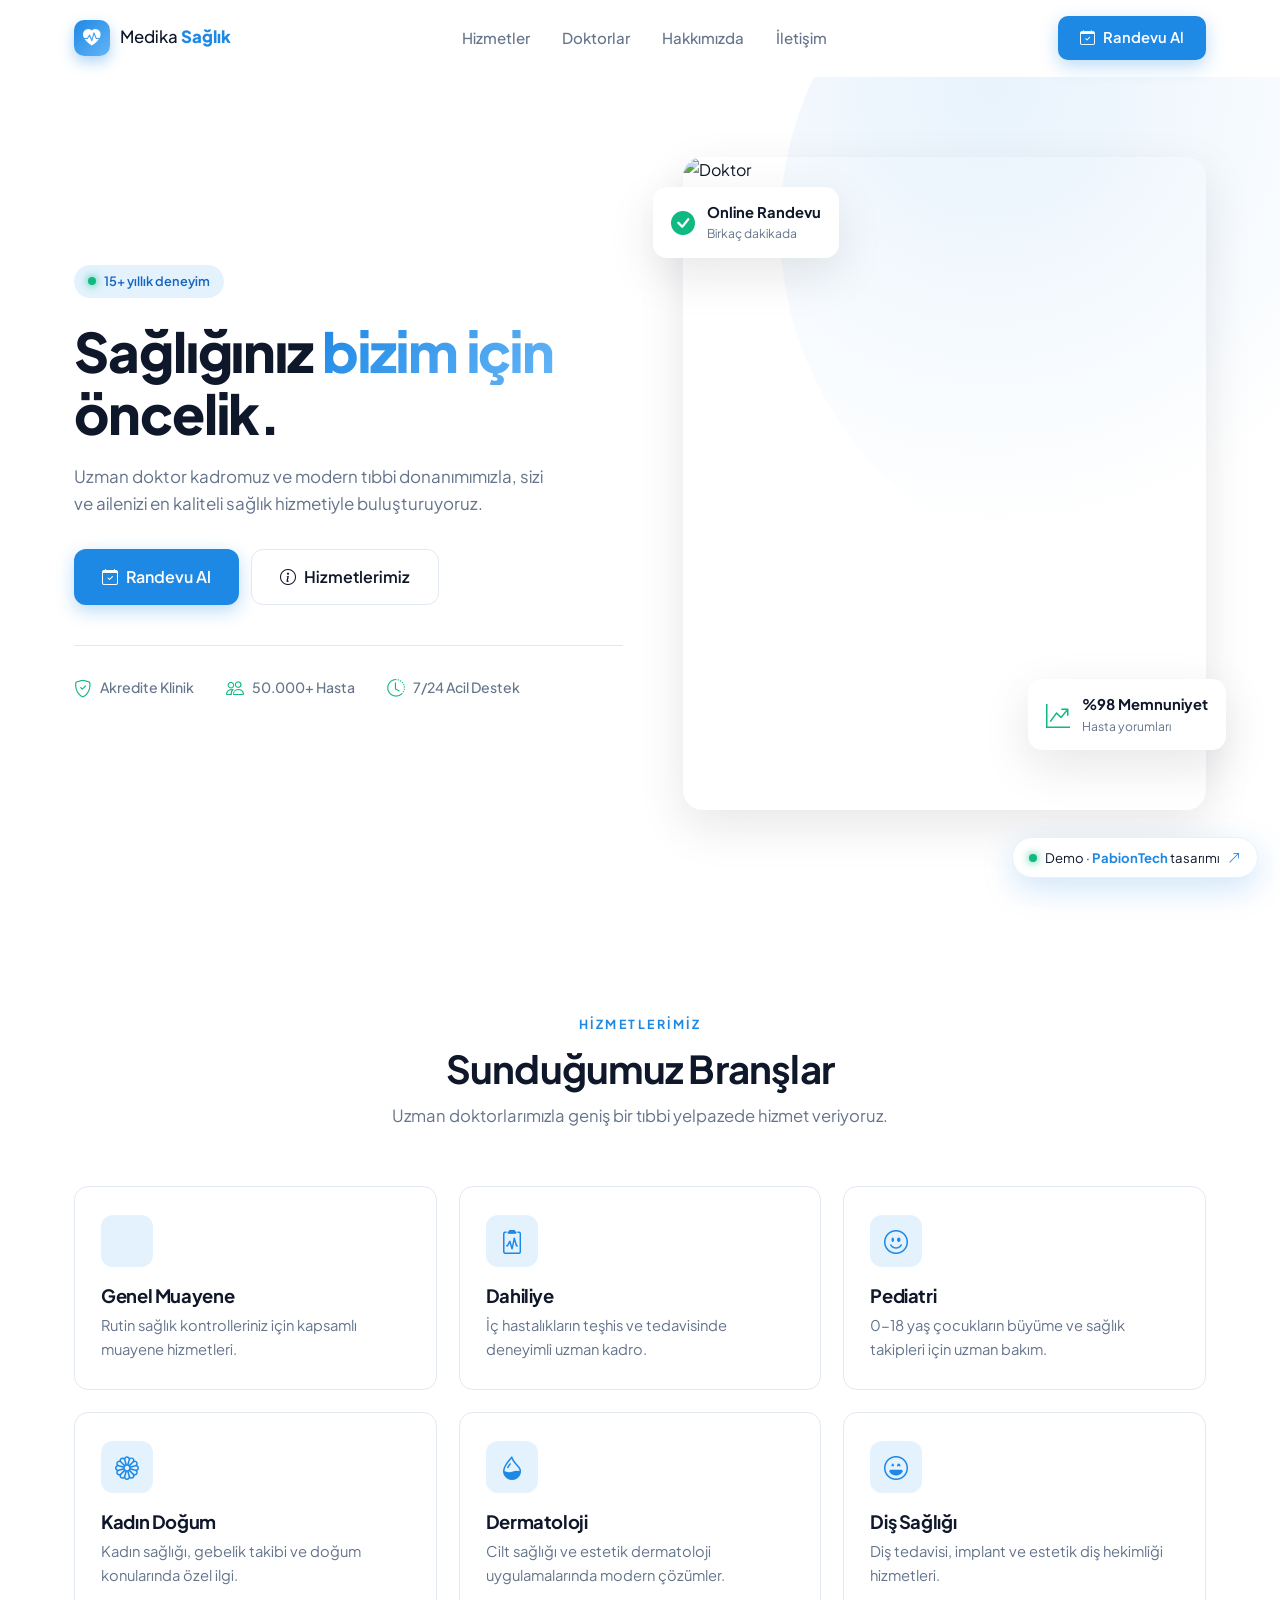
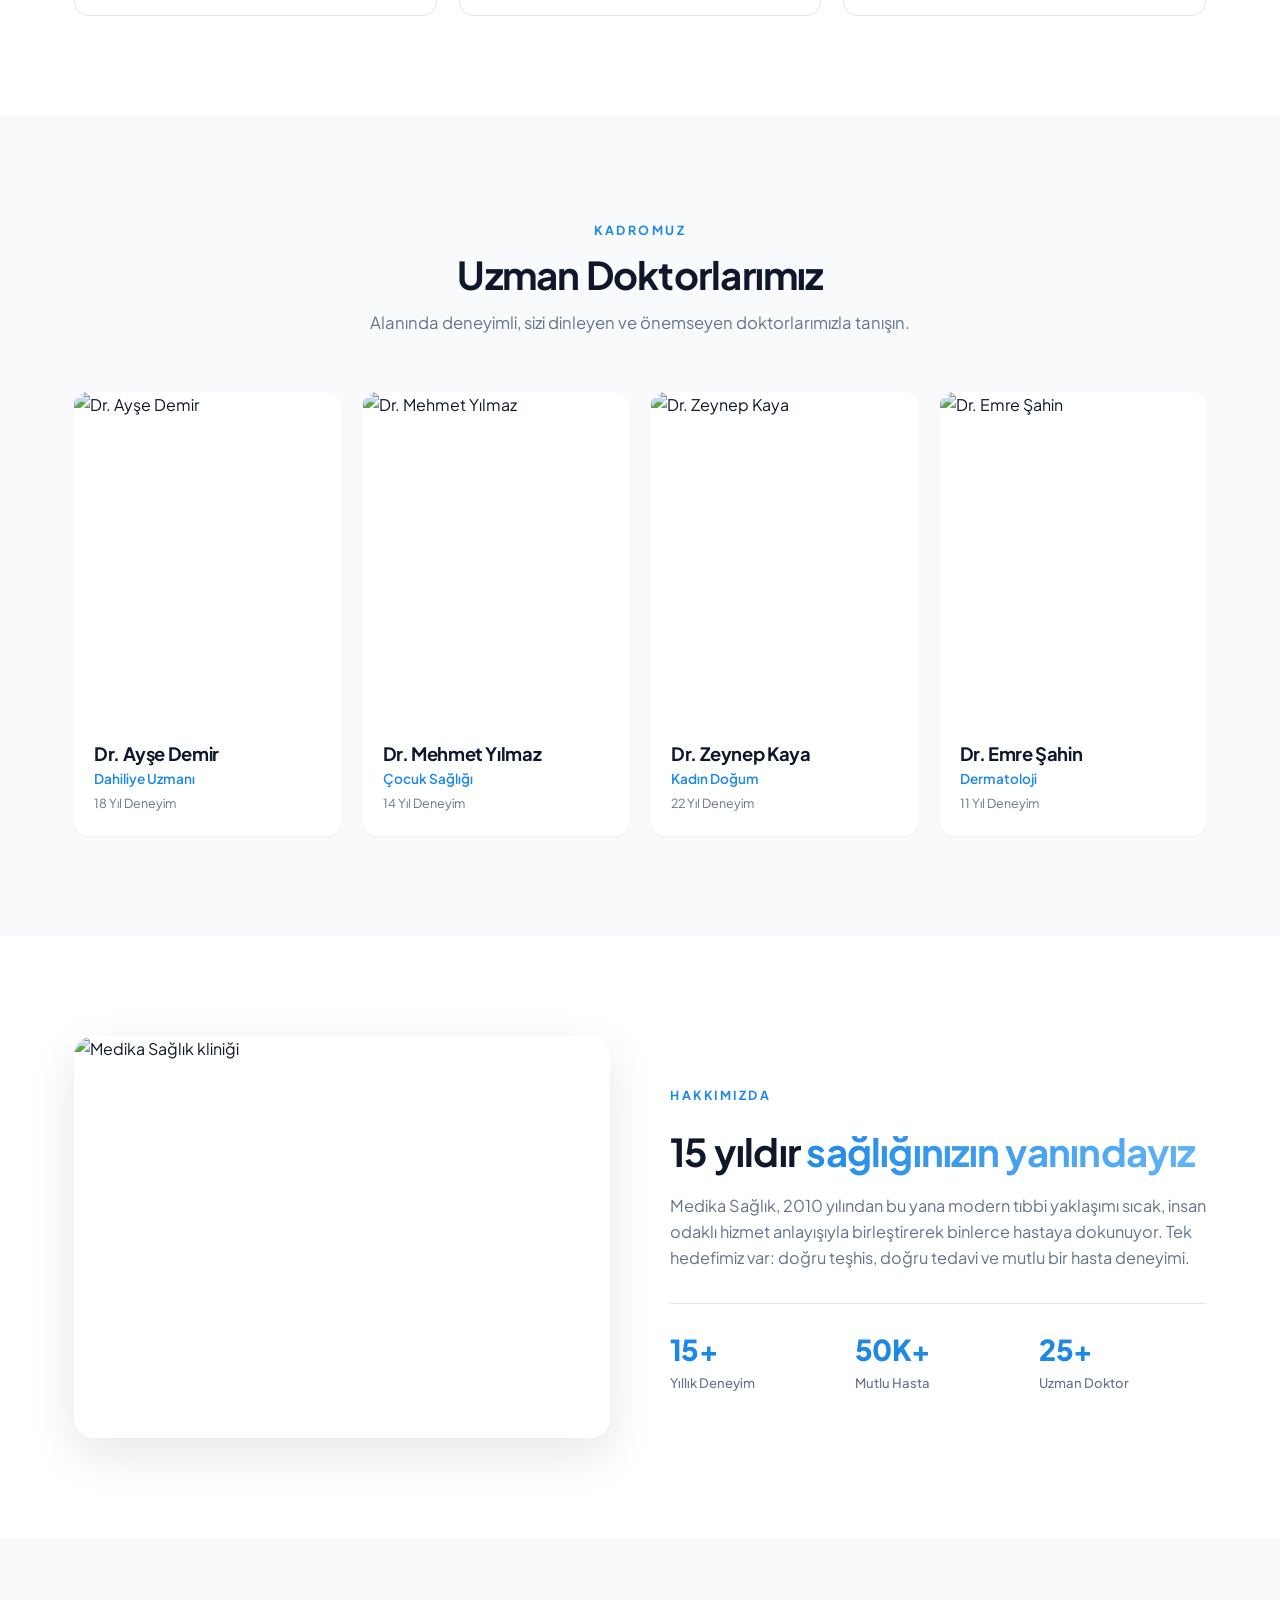
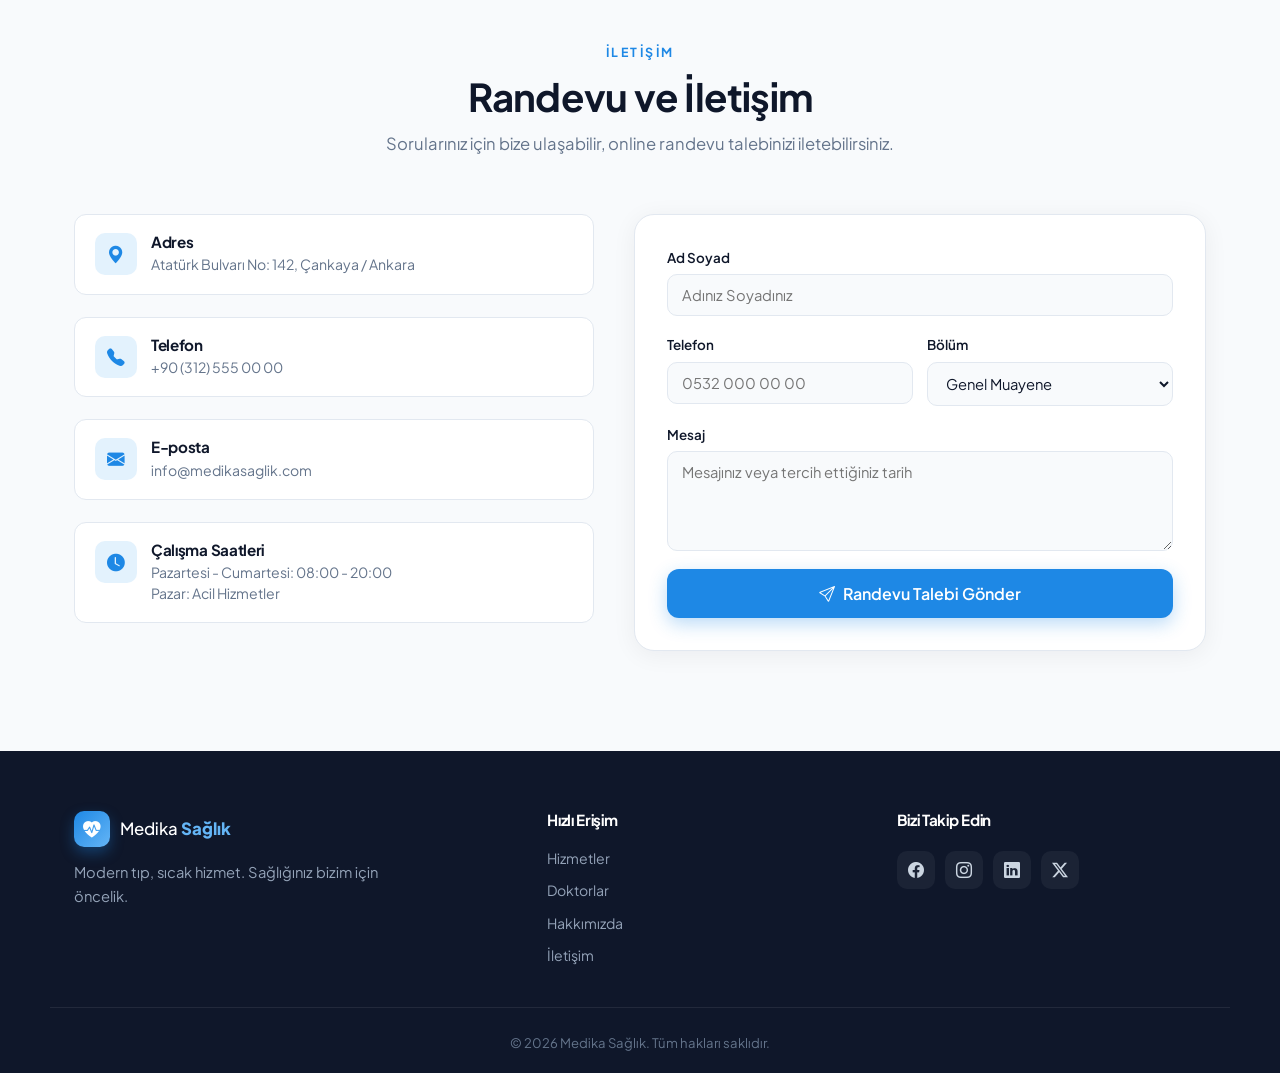
==== klinik/index.html @ d2aafe4e "İlk pilot: Medika Sağlık (klinik) demo sitesi - Light tema, Plus Jakarta Sans, medikal mavi (#1E88E5" ====
<!DOCTYPE html>
<html lang="tr">
<head>
  <meta charset="UTF-8" />
  <meta name="viewport" content="width=device-width, initial-scale=1.0" />
  <title>Medika Sağlık — Modern Sağlık Hizmetleri</title>
  <meta name="description" content="Medika Sağlık — uzman kadromuz ve modern donanımımızla 15 yıldır sağlığınız için buradayız." />

  <link rel="preconnect" href="https://fonts.googleapis.com" />
  <link rel="preconnect" href="https://fonts.gstatic.com" crossorigin />
  <link href="https://fonts.googleapis.com/css2?family=Plus+Jakarta+Sans:wght@400;500;600;700;800&display=swap" rel="stylesheet" />

  <link rel="stylesheet" href="https://cdn.jsdelivr.net/npm/bootstrap-icons@1.11.3/font/bootstrap-icons.min.css" />
  <link rel="stylesheet" href="css/style.css" />
</head>
<body>

  <!-- ── NAVBAR ────────────────────────────────────── -->
  <header class="navbar" id="navbar">
    <div class="nav-inner">
      <a href="#" class="brand">
        <span class="brand-icon"><i class="bi bi-heart-pulse-fill"></i></span>
        <span class="brand-text">Medika <strong>Sağlık</strong></span>
      </a>

      <nav class="nav-links">
        <a href="#hizmetler">Hizmetler</a>
        <a href="#doktorlar">Doktorlar</a>
        <a href="#hakkimizda">Hakkımızda</a>
        <a href="#iletisim">İletişim</a>
      </nav>

      <a href="#iletisim" class="btn btn-primary">
        <i class="bi bi-calendar-check"></i> Randevu Al
      </a>

      <button class="nav-toggle" id="navToggle" aria-label="Menü">
        <i class="bi bi-list"></i>
      </button>
    </div>
    <div class="nav-mobile" id="navMobile">
      <a href="#hizmetler">Hizmetler</a>
      <a href="#doktorlar">Doktorlar</a>
      <a href="#hakkimizda">Hakkımızda</a>
      <a href="#iletisim">İletişim</a>
      <a href="#iletisim" class="btn btn-primary"><i class="bi bi-calendar-check"></i> Randevu Al</a>
    </div>
  </header>

  <!-- ── HERO ──────────────────────────────────────── -->
  <section class="hero">
    <div class="hero-bg-blob"></div>
    <div class="container hero-grid">
      <div class="hero-text reveal">
        <div class="hero-badge">
          <span class="dot"></span> 15+ yıllık deneyim
        </div>
        <h1>Sağlığınız <span class="accent">bizim için</span> öncelik.</h1>
        <p>
          Uzman doktor kadromuz ve modern tıbbi donanımımızla, sizi ve ailenizi
          en kaliteli sağlık hizmetiyle buluşturuyoruz.
        </p>
        <div class="hero-actions">
          <a href="#iletisim" class="btn btn-primary btn-lg">
            <i class="bi bi-calendar-check"></i> Randevu Al
          </a>
          <a href="#hizmetler" class="btn btn-ghost btn-lg">
            <i class="bi bi-info-circle"></i> Hizmetlerimiz
          </a>
        </div>
        <div class="hero-trust">
          <div class="trust-item">
            <i class="bi bi-shield-check"></i>
            <span>Akredite Klinik</span>
          </div>
          <div class="trust-item">
            <i class="bi bi-people"></i>
            <span>50.000+ Hasta</span>
          </div>
          <div class="trust-item">
            <i class="bi bi-clock-history"></i>
            <span>7/24 Acil Destek</span>
          </div>
        </div>
      </div>

      <div class="hero-visual reveal">
        <div class="hero-image-wrap">
          <img src="https://images.unsplash.com/photo-1559839734-2b71ea197ec2?w=900&q=80&auto=format&fit=crop" alt="Doktor" />
        </div>
        <div class="floating-card card-1">
          <i class="bi bi-check-circle-fill"></i>
          <div>
            <strong>Online Randevu</strong>
            <span>Birkaç dakikada</span>
          </div>
        </div>
        <div class="floating-card card-2">
          <i class="bi bi-graph-up-arrow"></i>
          <div>
            <strong>%98 Memnuniyet</strong>
            <span>Hasta yorumları</span>
          </div>
        </div>
      </div>
    </div>
  </section>

  <!-- ── HİZMETLER ─────────────────────────────────── -->
  <section id="hizmetler" class="section">
    <div class="container">
      <div class="section-head reveal">
        <span class="eyebrow">Hizmetlerimiz</span>
        <h2>Sunduğumuz Branşlar</h2>
        <p>Uzman doktorlarımızla geniş bir tıbbi yelpazede hizmet veriyoruz.</p>
      </div>

      <div class="services-grid">
        <div class="service-card reveal">
          <div class="service-icon"><i class="bi bi-stethoscope"></i></div>
          <h3>Genel Muayene</h3>
          <p>Rutin sağlık kontrolleriniz için kapsamlı muayene hizmetleri.</p>
        </div>
        <div class="service-card reveal">
          <div class="service-icon"><i class="bi bi-clipboard2-pulse"></i></div>
          <h3>Dahiliye</h3>
          <p>İç hastalıkların teşhis ve tedavisinde deneyimli uzman kadro.</p>
        </div>
        <div class="service-card reveal">
          <div class="service-icon"><i class="bi bi-emoji-smile"></i></div>
          <h3>Pediatri</h3>
          <p>0-18 yaş çocukların büyüme ve sağlık takipleri için uzman bakım.</p>
        </div>
        <div class="service-card reveal">
          <div class="service-icon"><i class="bi bi-flower1"></i></div>
          <h3>Kadın Doğum</h3>
          <p>Kadın sağlığı, gebelik takibi ve doğum konularında özel ilgi.</p>
        </div>
        <div class="service-card reveal">
          <div class="service-icon"><i class="bi bi-droplet-half"></i></div>
          <h3>Dermatoloji</h3>
          <p>Cilt sağlığı ve estetik dermatoloji uygulamalarında modern çözümler.</p>
        </div>
        <div class="service-card reveal">
          <div class="service-icon"><i class="bi bi-emoji-laughing"></i></div>
          <h3>Diş Sağlığı</h3>
          <p>Diş tedavisi, implant ve estetik diş hekimliği hizmetleri.</p>
        </div>
      </div>
    </div>
  </section>

  <!-- ── DOKTORLAR ─────────────────────────────────── -->
  <section id="doktorlar" class="section section-alt">
    <div class="container">
      <div class="section-head reveal">
        <span class="eyebrow">Kadromuz</span>
        <h2>Uzman Doktorlarımız</h2>
        <p>Alanında deneyimli, sizi dinleyen ve önemseyen doktorlarımızla tanışın.</p>
      </div>

      <div class="doctors-grid">
        <article class="doctor-card reveal">
          <div class="doctor-photo">
            <img src="https://images.unsplash.com/photo-1612349317150-e413f6a5b16d?w=600&q=80&auto=format&fit=crop" alt="Dr. Ayşe Demir" />
          </div>
          <div class="doctor-info">
            <h3>Dr. Ayşe Demir</h3>
            <span class="doctor-spec">Dahiliye Uzmanı</span>
            <span class="doctor-exp">18 Yıl Deneyim</span>
          </div>
        </article>

        <article class="doctor-card reveal">
          <div class="doctor-photo">
            <img src="https://images.unsplash.com/photo-1622253692010-333f2da6031d?w=600&q=80&auto=format&fit=crop" alt="Dr. Mehmet Yılmaz" />
          </div>
          <div class="doctor-info">
            <h3>Dr. Mehmet Yılmaz</h3>
            <span class="doctor-spec">Çocuk Sağlığı</span>
            <span class="doctor-exp">14 Yıl Deneyim</span>
          </div>
        </article>

        <article class="doctor-card reveal">
          <div class="doctor-photo">
            <img src="https://images.unsplash.com/photo-1594824476967-48c8b964273f?w=600&q=80&auto=format&fit=crop" alt="Dr. Zeynep Kaya" />
          </div>
          <div class="doctor-info">
            <h3>Dr. Zeynep Kaya</h3>
            <span class="doctor-spec">Kadın Doğum</span>
            <span class="doctor-exp">22 Yıl Deneyim</span>
          </div>
        </article>

        <article class="doctor-card reveal">
          <div class="doctor-photo">
            <img src="https://images.unsplash.com/photo-1537368910025-700350fe46c7?w=600&q=80&auto=format&fit=crop" alt="Dr. Emre Şahin" />
          </div>
          <div class="doctor-info">
            <h3>Dr. Emre Şahin</h3>
            <span class="doctor-spec">Dermatoloji</span>
            <span class="doctor-exp">11 Yıl Deneyim</span>
          </div>
        </article>
      </div>
    </div>
  </section>

  <!-- ── HAKKIMIZDA ─────────────────────────────────── -->
  <section id="hakkimizda" class="section">
    <div class="container about-grid">
      <div class="about-image reveal">
        <img src="https://images.unsplash.com/photo-1519494026892-80bbd2d6fd0d?w=900&q=80&auto=format&fit=crop" alt="Medika Sağlık kliniği" />
      </div>
      <div class="about-text reveal">
        <span class="eyebrow">Hakkımızda</span>
        <h2>15 yıldır <span class="accent">sağlığınızın yanındayız</span></h2>
        <p>
          Medika Sağlık, 2010 yılından bu yana modern tıbbi yaklaşımı sıcak,
          insan odaklı hizmet anlayışıyla birleştirerek binlerce hastaya
          dokunuyor. Tek hedefimiz var: doğru teşhis, doğru tedavi ve mutlu
          bir hasta deneyimi.
        </p>

        <div class="stats">
          <div class="stat">
            <div class="stat-num">15+</div>
            <div class="stat-lbl">Yıllık Deneyim</div>
          </div>
          <div class="stat">
            <div class="stat-num">50K+</div>
            <div class="stat-lbl">Mutlu Hasta</div>
          </div>
          <div class="stat">
            <div class="stat-num">25+</div>
            <div class="stat-lbl">Uzman Doktor</div>
          </div>
        </div>
      </div>
    </div>
  </section>

  <!-- ── İLETİŞİM ─────────────────────────────────── -->
  <section id="iletisim" class="section section-alt">
    <div class="container">
      <div class="section-head reveal">
        <span class="eyebrow">İletişim</span>
        <h2>Randevu ve İletişim</h2>
        <p>Sorularınız için bize ulaşabilir, online randevu talebinizi iletebilirsiniz.</p>
      </div>

      <div class="contact-grid">
        <div class="contact-info reveal">
          <div class="info-item">
            <div class="info-icon"><i class="bi bi-geo-alt-fill"></i></div>
            <div>
              <h4>Adres</h4>
              <p>Atatürk Bulvarı No: 142, Çankaya / Ankara</p>
            </div>
          </div>
          <div class="info-item">
            <div class="info-icon"><i class="bi bi-telephone-fill"></i></div>
            <div>
              <h4>Telefon</h4>
              <p>+90 (312) 555 00 00</p>
            </div>
          </div>
          <div class="info-item">
            <div class="info-icon"><i class="bi bi-envelope-fill"></i></div>
            <div>
              <h4>E-posta</h4>
              <p>info@medikasaglik.com</p>
            </div>
          </div>
          <div class="info-item">
            <div class="info-icon"><i class="bi bi-clock-fill"></i></div>
            <div>
              <h4>Çalışma Saatleri</h4>
              <p>Pazartesi - Cumartesi: 08:00 - 20:00<br/>Pazar: Acil Hizmetler</p>
            </div>
          </div>
        </div>

        <form class="contact-form reveal" onsubmit="event.preventDefault(); alert('Bu bir demo formdur. Gerçek bir gönderim yapılmadı.');">
          <div class="field">
            <label>Ad Soyad</label>
            <input type="text" placeholder="Adınız Soyadınız" required />
          </div>
          <div class="row">
            <div class="field">
              <label>Telefon</label>
              <input type="tel" placeholder="0532 000 00 00" required />
            </div>
            <div class="field">
              <label>Bölüm</label>
              <select>
                <option>Genel Muayene</option>
                <option>Dahiliye</option>
                <option>Pediatri</option>
                <option>Kadın Doğum</option>
                <option>Dermatoloji</option>
                <option>Diş Sağlığı</option>
              </select>
            </div>
          </div>
          <div class="field">
            <label>Mesaj</label>
            <textarea rows="4" placeholder="Mesajınız veya tercih ettiğiniz tarih"></textarea>
          </div>
          <button type="submit" class="btn btn-primary btn-block btn-lg">
            <i class="bi bi-send"></i> Randevu Talebi Gönder
          </button>
        </form>
      </div>
    </div>
  </section>

  <!-- ── FOOTER ─────────────────────────────────── -->
  <footer class="footer">
    <div class="container footer-grid">
      <div class="footer-brand">
        <a href="#" class="brand">
          <span class="brand-icon"><i class="bi bi-heart-pulse-fill"></i></span>
          <span class="brand-text">Medika <strong>Sağlık</strong></span>
        </a>
        <p>Modern tıp, sıcak hizmet. Sağlığınız bizim için öncelik.</p>
      </div>
      <div class="footer-links">
        <h5>Hızlı Erişim</h5>
        <a href="#hizmetler">Hizmetler</a>
        <a href="#doktorlar">Doktorlar</a>
        <a href="#hakkimizda">Hakkımızda</a>
        <a href="#iletisim">İletişim</a>
      </div>
      <div class="footer-social">
        <h5>Bizi Takip Edin</h5>
        <div class="social-row">
          <a href="#" aria-label="Facebook"><i class="bi bi-facebook"></i></a>
          <a href="#" aria-label="Instagram"><i class="bi bi-instagram"></i></a>
          <a href="#" aria-label="LinkedIn"><i class="bi bi-linkedin"></i></a>
          <a href="#" aria-label="Twitter"><i class="bi bi-twitter-x"></i></a>
        </div>
      </div>
    </div>
    <div class="footer-bottom container">
      © <span id="year"></span> Medika Sağlık. Tüm hakları saklıdır.
    </div>
  </footer>

  <!-- DEMO BADGE -->
  <a href="https://pabiontech.com" target="_blank" rel="noopener" class="demo-badge">
    <span class="badge-dot"></span>
    <span class="badge-text">Demo · <strong>PabionTech</strong> tasarımı</span>
    <i class="bi bi-arrow-up-right"></i>
  </a>

  <script src="js/main.js"></script>
</body>
</html>
---- klinik/css/style.css ----
/* ── RESET & BASE ───────────────────────────────────────── */
*, *::before, *::after { box-sizing: border-box; margin: 0; padding: 0; }

:root {
  --primary:        #1E88E5;
  --primary-dark:   #1565C0;
  --primary-soft:   #E3F2FD;
  --primary-light:  #64B5F6;
  --secondary:      #10B981;
  --secondary-soft: #D1FAE5;
  --bg:             #FFFFFF;
  --surface:        #F8FAFC;
  --surface-2:      #F1F5F9;
  --text:           #0F172A;
  --text-muted:     #64748B;
  --border:         #E2E8F0;
  --shadow-sm:      0 1px 2px rgba(15, 23, 42, 0.05);
  --shadow:         0 4px 24px rgba(15, 23, 42, 0.06);
  --shadow-lg:      0 16px 48px rgba(15, 23, 42, 0.10);
  --radius:         14px;
  --radius-lg:      20px;
  --container:      1180px;
}

html { scroll-behavior: smooth; }

body {
  font-family: 'Plus Jakarta Sans', system-ui, sans-serif;
  background: var(--bg);
  color: var(--text);
  font-size: 16px;
  line-height: 1.6;
  -webkit-font-smoothing: antialiased;
}

h1, h2, h3, h4, h5 { line-height: 1.15; letter-spacing: -0.02em; font-weight: 700; }
h1 { font-size: clamp(2rem, 4.5vw, 3.4rem); font-weight: 800; }
h2 { font-size: clamp(1.7rem, 3vw, 2.4rem); }
h3 { font-size: 1.15rem; font-weight: 700; }
p  { color: var(--text-muted); }
a  { color: inherit; text-decoration: none; }
img { display: block; max-width: 100%; }

.container {
  max-width: var(--container);
  margin: 0 auto;
  padding: 0 24px;
}

.accent {
  background: linear-gradient(135deg, var(--primary), var(--primary-light));
  -webkit-background-clip: text;
  -webkit-text-fill-color: transparent;
  background-clip: text;
}

/* ── BUTTONS ────────────────────────────────────────────── */
.btn {
  display: inline-flex;
  align-items: center;
  gap: 8px;
  padding: 10px 22px;
  font-family: inherit;
  font-size: 0.92rem;
  font-weight: 600;
  border-radius: 10px;
  border: none;
  cursor: pointer;
  transition: transform 0.15s, box-shadow 0.2s, background 0.2s, color 0.2s;
}
.btn-lg { padding: 14px 28px; font-size: 1rem; border-radius: 12px; }
.btn-block { width: 100%; justify-content: center; }

.btn-primary {
  background: var(--primary);
  color: #fff;
  box-shadow: 0 6px 18px rgba(30, 136, 229, 0.30);
}
.btn-primary:hover {
  background: var(--primary-dark);
  transform: translateY(-2px);
  box-shadow: 0 8px 24px rgba(30, 136, 229, 0.40);
}

.btn-ghost {
  background: var(--bg);
  color: var(--text);
  border: 1.5px solid var(--border);
}
.btn-ghost:hover {
  border-color: var(--primary);
  color: var(--primary);
  transform: translateY(-2px);
}

/* ── NAVBAR ─────────────────────────────────────────────── */
.navbar {
  position: sticky;
  top: 0;
  z-index: 100;
  background: rgba(255, 255, 255, 0.85);
  backdrop-filter: saturate(180%) blur(14px);
  -webkit-backdrop-filter: saturate(180%) blur(14px);
  border-bottom: 1px solid transparent;
  transition: border-color 0.25s, padding 0.25s, background 0.25s;
}
.navbar.scrolled {
  border-bottom-color: var(--border);
  background: rgba(255, 255, 255, 0.95);
}

.nav-inner {
  max-width: var(--container);
  margin: 0 auto;
  padding: 16px 24px;
  display: flex;
  align-items: center;
  justify-content: space-between;
  gap: 24px;
  transition: padding 0.25s;
}
.navbar.scrolled .nav-inner { padding: 10px 24px; }

.brand {
  display: inline-flex;
  align-items: center;
  gap: 10px;
  font-weight: 700;
}
.brand-icon {
  width: 36px; height: 36px;
  background: linear-gradient(135deg, var(--primary), var(--primary-light));
  color: #fff;
  border-radius: 10px;
  display: grid;
  place-items: center;
  font-size: 1.1rem;
  box-shadow: 0 6px 14px rgba(30, 136, 229, 0.35);
}
.brand-text { font-family: 'Plus Jakarta Sans'; font-weight: 500; font-size: 1.05rem; color: var(--text); }
.brand-text strong { font-weight: 800; color: var(--primary); }

.nav-links {
  display: flex;
  gap: 32px;
}
.nav-links a {
  font-size: 0.94rem;
  font-weight: 500;
  color: var(--text-muted);
  transition: color 0.2s;
}
.nav-links a:hover { color: var(--primary); }

.nav-toggle {
  display: none;
  background: transparent;
  border: none;
  font-size: 1.6rem;
  color: var(--text);
  cursor: pointer;
}
.nav-mobile {
  display: none;
  flex-direction: column;
  padding: 16px 24px 20px;
  gap: 14px;
  background: #fff;
  border-top: 1px solid var(--border);
}
.nav-mobile.open { display: flex; }
.nav-mobile a { font-size: 1rem; color: var(--text); font-weight: 500; }

/* ── HERO ───────────────────────────────────────────────── */
.hero {
  position: relative;
  padding: 80px 0 100px;
  overflow: hidden;
}
.hero-bg-blob {
  position: absolute;
  width: 700px; height: 700px;
  background: radial-gradient(circle at 30% 30%, rgba(30, 136, 229, 0.10), transparent 65%);
  top: -200px; right: -200px;
  border-radius: 50%;
  pointer-events: none;
}
.hero-grid {
  display: grid;
  grid-template-columns: 1.05fr 1fr;
  gap: 60px;
  align-items: center;
  position: relative;
}

.hero-badge {
  display: inline-flex;
  align-items: center;
  gap: 8px;
  background: var(--primary-soft);
  color: var(--primary-dark);
  padding: 6px 14px;
  border-radius: 20px;
  font-size: 0.8rem;
  font-weight: 600;
  margin-bottom: 22px;
}
.hero-badge .dot {
  width: 8px; height: 8px; border-radius: 50%;
  background: var(--secondary);
  box-shadow: 0 0 8px var(--secondary);
}

.hero-text h1 { margin-bottom: 18px; }
.hero-text p {
  font-size: 1.06rem;
  max-width: 480px;
  margin-bottom: 32px;
}
.hero-actions {
  display: flex;
  gap: 12px;
  flex-wrap: wrap;
  margin-bottom: 40px;
}
.hero-trust {
  display: flex;
  flex-wrap: wrap;
  gap: 18px 32px;
  padding-top: 28px;
  border-top: 1px solid var(--border);
}
.trust-item {
  display: inline-flex;
  align-items: center;
  gap: 8px;
  font-size: 0.88rem;
  color: var(--text-muted);
  font-weight: 500;
}
.trust-item i {
  color: var(--secondary);
  font-size: 1.1rem;
}

/* Hero visual */
.hero-visual { position: relative; }
.hero-image-wrap {
  border-radius: var(--radius-lg);
  overflow: hidden;
  box-shadow: var(--shadow-lg);
  aspect-ratio: 4 / 5;
}
.hero-image-wrap img {
  width: 100%; height: 100%;
  object-fit: cover;
}

.floating-card {
  position: absolute;
  background: #fff;
  border-radius: 14px;
  padding: 14px 18px;
  box-shadow: var(--shadow-lg);
  display: flex;
  align-items: center;
  gap: 12px;
  z-index: 2;
  animation: floatY 5s ease-in-out infinite;
}
.floating-card i { color: var(--secondary); font-size: 1.5rem; }
.floating-card strong { display: block; font-size: 0.92rem; font-weight: 700; color: var(--text); }
.floating-card span { display: block; font-size: 0.76rem; color: var(--text-muted); }

.card-1 { top: 30px; left: -30px; animation-delay: 0s; }
.card-2 { bottom: 60px; right: -20px; animation-delay: -2s; }

@keyframes floatY {
  0%, 100% { transform: translateY(0); }
  50%      { transform: translateY(-10px); }
}

/* ── SECTIONS ───────────────────────────────────────────── */
.section { padding: 100px 0; }
.section-alt { background: var(--surface); }

.section-head {
  text-align: center;
  max-width: 640px;
  margin: 0 auto 56px;
}
.eyebrow {
  display: inline-block;
  font-size: 0.78rem;
  font-weight: 700;
  text-transform: uppercase;
  letter-spacing: 2.5px;
  color: var(--primary);
  margin-bottom: 12px;
}
.section-head h2 { margin-bottom: 12px; }
.section-head p { font-size: 1.04rem; }

/* ── SERVICES ───────────────────────────────────────────── */
.services-grid {
  display: grid;
  grid-template-columns: repeat(3, 1fr);
  gap: 22px;
}

.service-card {
  background: #fff;
  border: 1px solid var(--border);
  border-radius: var(--radius);
  padding: 28px 26px;
  transition: transform 0.25s, box-shadow 0.25s, border-color 0.25s;
}
.service-card:hover {
  transform: translateY(-6px);
  box-shadow: var(--shadow-lg);
  border-color: var(--primary-light);
}

.service-icon {
  width: 52px; height: 52px;
  background: var(--primary-soft);
  color: var(--primary);
  border-radius: 12px;
  display: grid;
  place-items: center;
  font-size: 1.5rem;
  margin-bottom: 18px;
  transition: background 0.25s, color 0.25s;
}
.service-card:hover .service-icon {
  background: var(--primary);
  color: #fff;
}
.service-card h3 { margin-bottom: 8px; }
.service-card p { font-size: 0.92rem; line-height: 1.6; }

/* ── DOCTORS ────────────────────────────────────────────── */
.doctors-grid {
  display: grid;
  grid-template-columns: repeat(4, 1fr);
  gap: 22px;
}

.doctor-card {
  background: #fff;
  border-radius: var(--radius);
  overflow: hidden;
  box-shadow: var(--shadow-sm);
  transition: transform 0.25s, box-shadow 0.25s;
}
.doctor-card:hover {
  transform: translateY(-6px);
  box-shadow: var(--shadow-lg);
}
.doctor-photo { aspect-ratio: 4 / 5; overflow: hidden; }
.doctor-photo img {
  width: 100%; height: 100%;
  object-fit: cover;
  transition: transform 0.5s;
}
.doctor-card:hover .doctor-photo img { transform: scale(1.05); }

.doctor-info { padding: 18px 20px 22px; }
.doctor-info h3 { margin-bottom: 4px; }
.doctor-spec {
  display: block;
  color: var(--primary);
  font-size: 0.85rem;
  font-weight: 600;
  margin-bottom: 4px;
}
.doctor-exp {
  display: block;
  color: var(--text-muted);
  font-size: 0.78rem;
}

/* ── ABOUT ──────────────────────────────────────────────── */
.about-grid {
  display: grid;
  grid-template-columns: 1fr 1fr;
  gap: 60px;
  align-items: center;
}
.about-image {
  border-radius: var(--radius-lg);
  overflow: hidden;
  aspect-ratio: 4 / 3;
  box-shadow: var(--shadow-lg);
}
.about-image img { width: 100%; height: 100%; object-fit: cover; }

.about-text h2 { margin: 12px 0 18px; }
.about-text p { font-size: 1.02rem; margin-bottom: 32px; }

.stats {
  display: grid;
  grid-template-columns: repeat(3, 1fr);
  gap: 18px;
  padding-top: 22px;
  border-top: 1px solid var(--border);
}
.stat-num {
  font-size: 1.8rem;
  font-weight: 800;
  color: var(--primary);
  letter-spacing: -0.02em;
}
.stat-lbl {
  font-size: 0.82rem;
  color: var(--text-muted);
  font-weight: 500;
}

/* ── CONTACT ────────────────────────────────────────────── */
.contact-grid {
  display: grid;
  grid-template-columns: 1fr 1.1fr;
  gap: 40px;
  align-items: start;
}

.contact-info {
  display: flex;
  flex-direction: column;
  gap: 22px;
}
.info-item {
  display: flex;
  gap: 14px;
  align-items: flex-start;
  padding: 18px 20px;
  background: #fff;
  border-radius: 12px;
  border: 1px solid var(--border);
}
.info-icon {
  width: 42px; height: 42px;
  background: var(--primary-soft);
  color: var(--primary);
  border-radius: 10px;
  display: grid;
  place-items: center;
  font-size: 1.1rem;
  flex-shrink: 0;
}
.info-item h4 { font-size: 0.95rem; font-weight: 700; margin-bottom: 4px; }
.info-item p { font-size: 0.88rem; color: var(--text-muted); line-height: 1.5; }

.contact-form {
  background: #fff;
  padding: 32px;
  border-radius: var(--radius-lg);
  border: 1px solid var(--border);
  box-shadow: var(--shadow);
  display: flex;
  flex-direction: column;
  gap: 18px;
}
.contact-form .row {
  display: grid;
  grid-template-columns: 1fr 1fr;
  gap: 14px;
}
.field { display: flex; flex-direction: column; gap: 6px; }
.field label {
  font-size: 0.84rem;
  font-weight: 600;
  color: var(--text);
}
.field input, .field select, .field textarea {
  font-family: inherit;
  font-size: 0.92rem;
  padding: 11px 14px;
  border: 1.5px solid var(--border);
  border-radius: 10px;
  background: var(--surface);
  color: var(--text);
  outline: none;
  transition: border-color 0.2s, box-shadow 0.2s, background 0.2s;
}
.field input:focus, .field select:focus, .field textarea:focus {
  border-color: var(--primary);
  background: #fff;
  box-shadow: 0 0 0 3px rgba(30, 136, 229, 0.12);
}
.field textarea { resize: vertical; min-height: 100px; }

/* ── FOOTER ─────────────────────────────────────────────── */
.footer {
  background: #0F172A;
  color: #cbd5e1;
  padding: 60px 0 20px;
}
.footer-grid {
  display: grid;
  grid-template-columns: 1.4fr 1fr 1fr;
  gap: 40px;
  padding-bottom: 40px;
  border-bottom: 1px solid rgba(255, 255, 255, 0.08);
}
.footer-brand .brand-text { color: #fff; }
.footer-brand .brand-text strong { color: var(--primary-light); }
.footer-brand p {
  margin-top: 14px;
  font-size: 0.92rem;
  max-width: 320px;
  color: #94a3b8;
  line-height: 1.6;
}
.footer-links, .footer-social { display: flex; flex-direction: column; gap: 10px; }
.footer-links h5, .footer-social h5 {
  font-size: 0.95rem;
  font-weight: 700;
  color: #fff;
  margin-bottom: 8px;
}
.footer-links a {
  font-size: 0.88rem;
  color: #94a3b8;
  transition: color 0.2s;
}
.footer-links a:hover { color: var(--primary-light); }
.social-row { display: flex; gap: 10px; margin-top: 4px; }
.social-row a {
  width: 38px; height: 38px;
  background: rgba(255, 255, 255, 0.05);
  color: #cbd5e1;
  border-radius: 10px;
  display: grid;
  place-items: center;
  font-size: 1rem;
  transition: background 0.2s, color 0.2s, transform 0.15s;
}
.social-row a:hover {
  background: var(--primary);
  color: #fff;
  transform: translateY(-2px);
}
.footer-bottom {
  padding-top: 24px;
  font-size: 0.82rem;
  color: #64748b;
  text-align: center;
}

/* ── DEMO BADGE ─────────────────────────────────────────── */
.demo-badge {
  position: fixed;
  bottom: 22px; right: 22px;
  z-index: 200;
  display: inline-flex;
  align-items: center;
  gap: 8px;
  background: #fff;
  border: 1.5px solid var(--primary-soft);
  padding: 9px 16px;
  border-radius: 30px;
  font-size: 0.82rem;
  color: var(--text);
  box-shadow: 0 10px 32px rgba(30, 136, 229, 0.22);
  transition: transform 0.2s, box-shadow 0.2s;
}
.demo-badge:hover {
  transform: translateY(-2px) scale(1.03);
  box-shadow: 0 14px 38px rgba(30, 136, 229, 0.32);
}
.demo-badge .badge-dot {
  width: 8px; height: 8px;
  border-radius: 50%;
  background: var(--secondary);
  box-shadow: 0 0 8px var(--secondary);
  animation: pulseDot 2s ease-in-out infinite;
}
@keyframes pulseDot {
  0%, 100% { transform: scale(1); opacity: 1; }
  50%      { transform: scale(1.3); opacity: 0.7; }
}
.demo-badge strong { color: var(--primary); font-weight: 700; }
.demo-badge i { font-size: 0.8rem; color: var(--primary); }

/* ── SCROLL REVEAL ──────────────────────────────────────── */
.reveal {
  opacity: 0;
  transform: translateY(28px);
  transition: opacity 0.7s cubic-bezier(0.22, 1, 0.36, 1), transform 0.7s cubic-bezier(0.22, 1, 0.36, 1);
}
.reveal.in-view {
  opacity: 1;
  transform: translateY(0);
}

/* ── RESPONSIVE ─────────────────────────────────────────── */
@media (max-width: 960px) {
  .hero-grid { grid-template-columns: 1fr; gap: 50px; }
  .hero-text { text-align: center; }
  .hero-text p { margin-left: auto; margin-right: auto; }
  .hero-actions, .hero-trust { justify-content: center; }
  .hero-trust { border-top: 1px solid var(--border); padding-top: 22px; }
  .hero-image-wrap { max-width: 460px; margin: 0 auto; }

  .services-grid { grid-template-columns: repeat(2, 1fr); }
  .doctors-grid { grid-template-columns: repeat(2, 1fr); }
  .about-grid { grid-template-columns: 1fr; gap: 40px; }
  .contact-grid { grid-template-columns: 1fr; }
  .footer-grid { grid-template-columns: 1fr; gap: 32px; }
}

@media (max-width: 640px) {
  .nav-links, .navbar > .nav-inner > .btn { display: none; }
  .nav-toggle { display: block; }

  .hero { padding: 60px 0 80px; }
  .floating-card { padding: 10px 14px; }
  .floating-card i { font-size: 1.2rem; }
  .floating-card strong { font-size: 0.82rem; }
  .floating-card span { font-size: 0.7rem; }
  .card-1 { left: -10px; top: 16px; }
  .card-2 { right: -10px; bottom: 30px; }

  .section { padding: 70px 0; }
  .services-grid { grid-template-columns: 1fr; }
  .doctors-grid { grid-template-columns: 1fr 1fr; }
  .contact-form .row { grid-template-columns: 1fr; }
  .stats { grid-template-columns: repeat(3, 1fr); gap: 10px; }
  .stat-num { font-size: 1.4rem; }
  .stat-lbl { font-size: 0.72rem; }

  .demo-badge { bottom: 14px; right: 14px; padding: 8px 12px; font-size: 0.72rem; }
  .demo-badge .badge-text { display: none; }
  .demo-badge::after {
    content: 'PabionTech';
    color: var(--primary);
    font-weight: 700;
  }
}
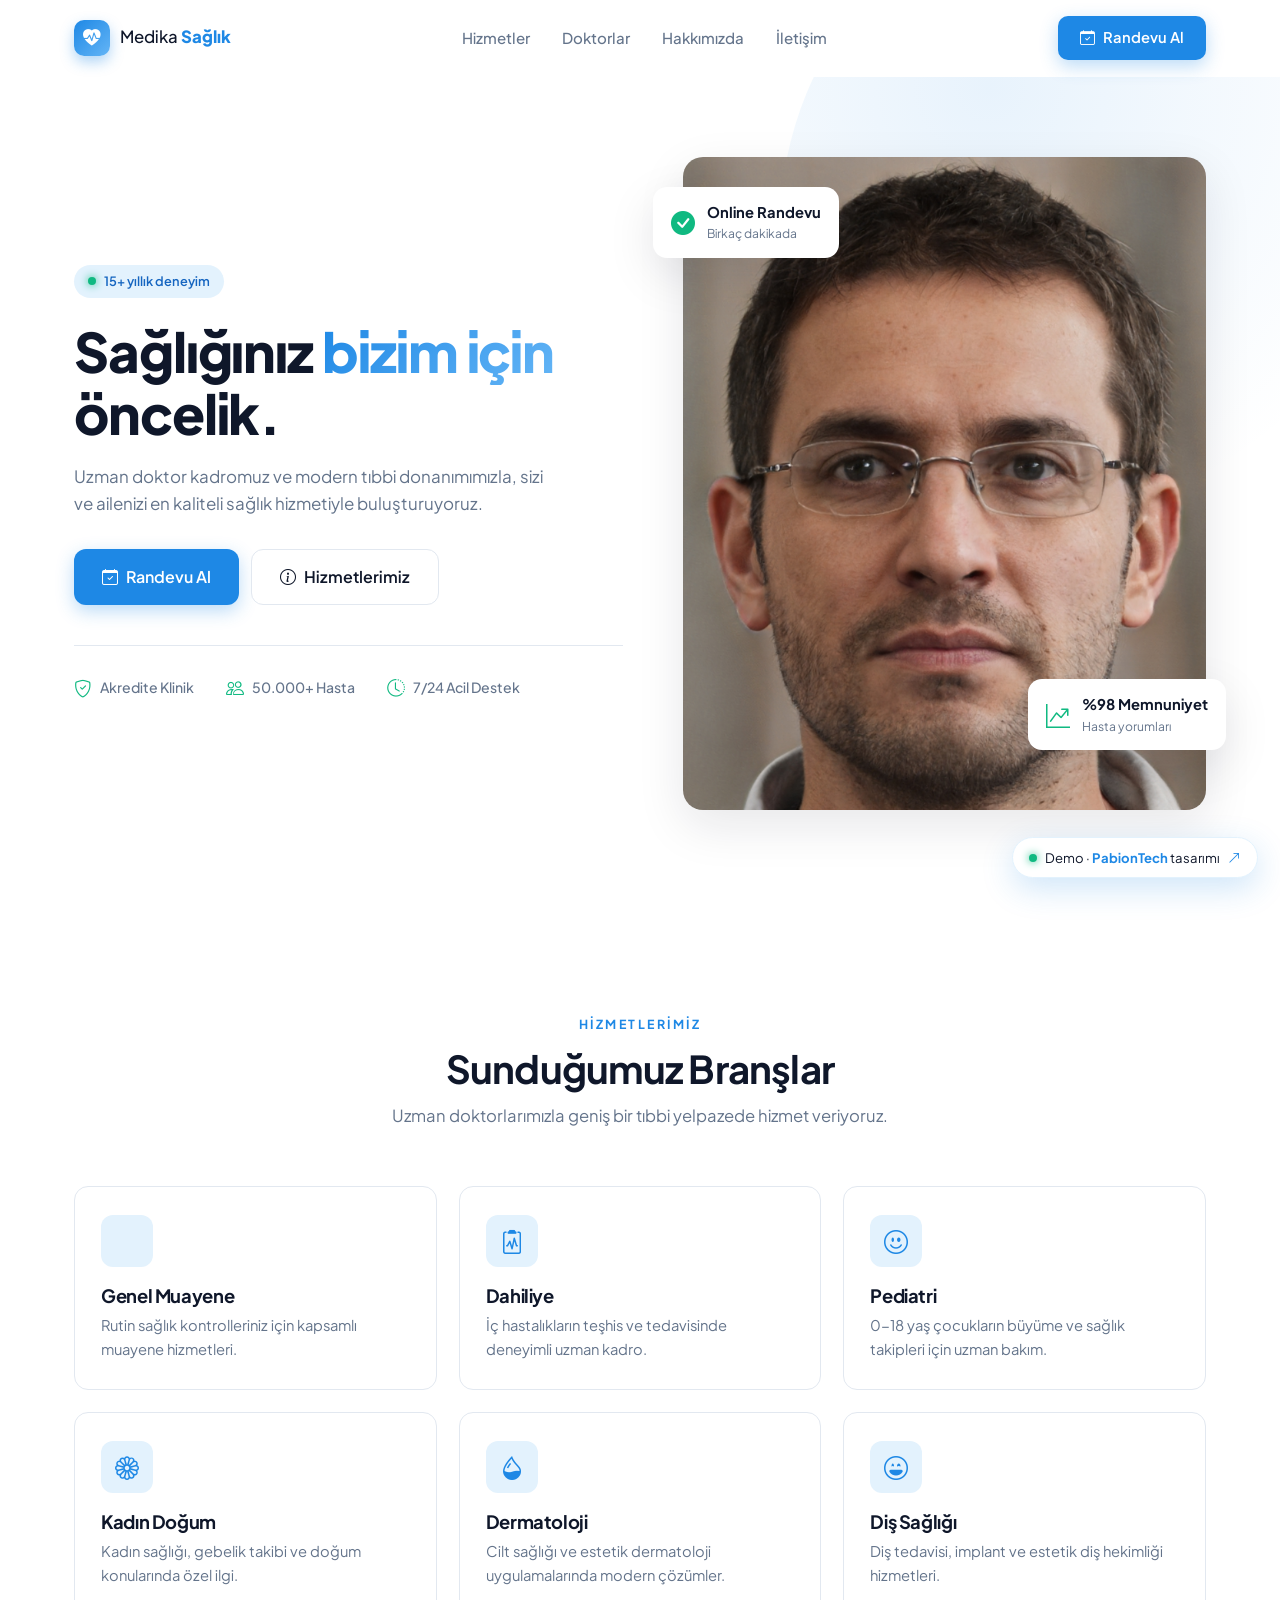
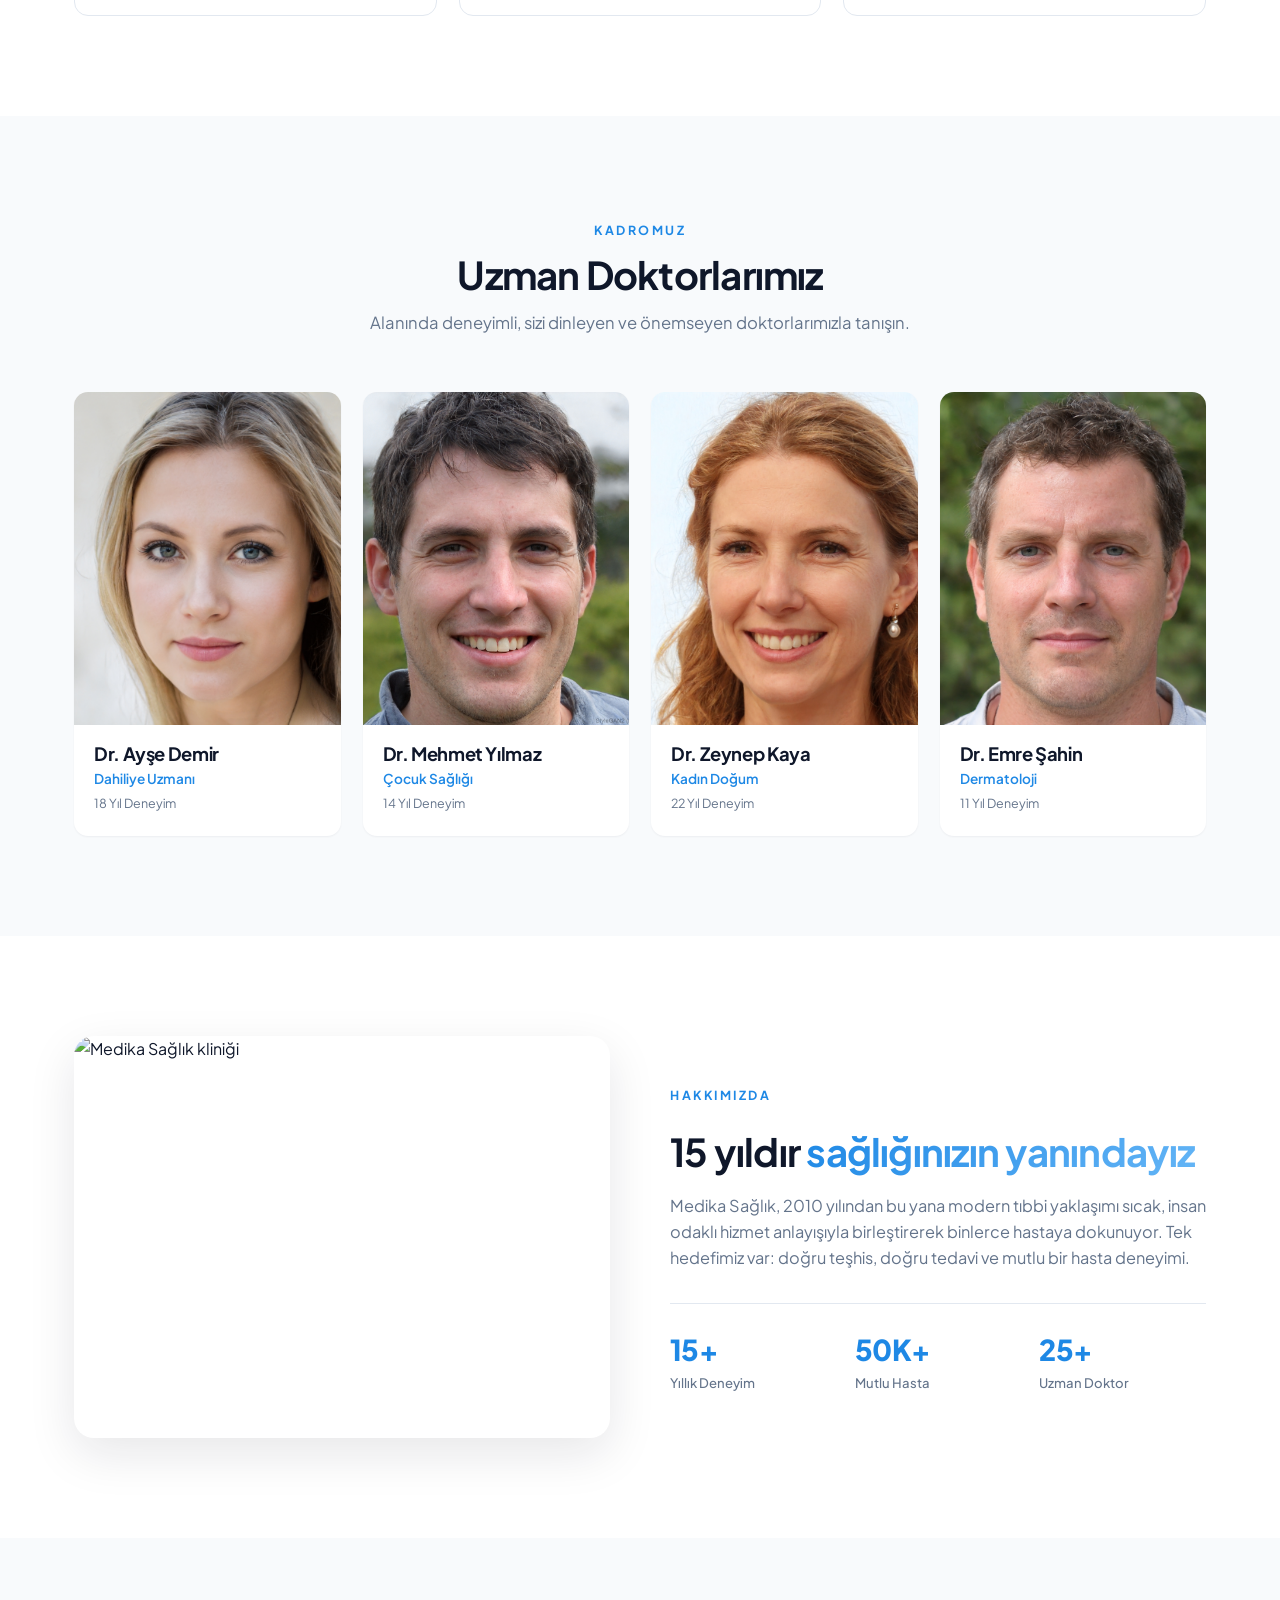
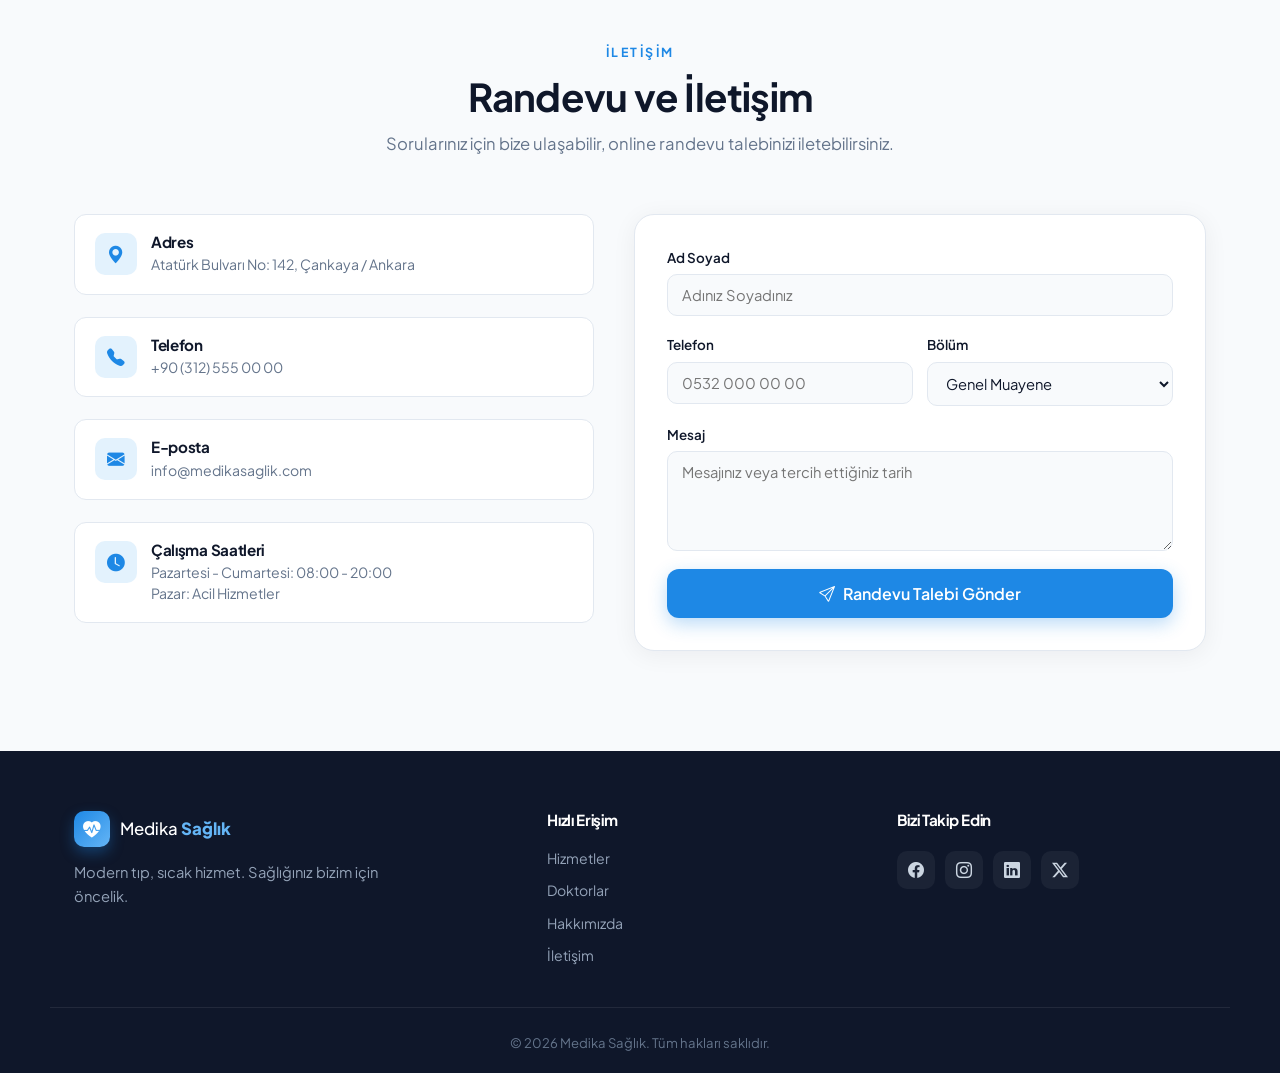
==== commit e1bec31a: "Doktor görselleri yerel dosyalara bağlandı (AI-generated) - Hero ve 4 doktor kartı kullanıcı tarafın" ====
--- a/klinik/index.html
+++ b/klinik/index.html
@@ -86,7 +86,7 @@
 
       <div class="hero-visual reveal">
         <div class="hero-image-wrap">
-          <img src="https://images.unsplash.com/photo-1559839734-2b71ea197ec2?w=900&q=80&auto=format&fit=crop" alt="Doktor" />
+          <img src="images/doctors/erkekdoktor3.png" alt="Doktor" />
         </div>
         <div class="floating-card card-1">
           <i class="bi bi-check-circle-fill"></i>
@@ -162,7 +162,7 @@
       <div class="doctors-grid">
         <article class="doctor-card reveal">
           <div class="doctor-photo">
-            <img src="https://images.unsplash.com/photo-1612349317150-e413f6a5b16d?w=600&q=80&auto=format&fit=crop" alt="Dr. Ayşe Demir" />
+            <img src="images/doctors/kadındoktor1.png" alt="Dr. Ayşe Demir" />
           </div>
           <div class="doctor-info">
             <h3>Dr. Ayşe Demir</h3>
@@ -173,7 +173,7 @@
 
         <article class="doctor-card reveal">
           <div class="doctor-photo">
-            <img src="https://images.unsplash.com/photo-1622253692010-333f2da6031d?w=600&q=80&auto=format&fit=crop" alt="Dr. Mehmet Yılmaz" />
+            <img src="images/doctors/erkekdoktor1.jfif" alt="Dr. Mehmet Yılmaz" />
           </div>
           <div class="doctor-info">
             <h3>Dr. Mehmet Yılmaz</h3>
@@ -184,7 +184,7 @@
 
         <article class="doctor-card reveal">
           <div class="doctor-photo">
-            <img src="https://images.unsplash.com/photo-1594824476967-48c8b964273f?w=600&q=80&auto=format&fit=crop" alt="Dr. Zeynep Kaya" />
+            <img src="images/doctors/kadındoktor2.png" alt="Dr. Zeynep Kaya" />
           </div>
           <div class="doctor-info">
             <h3>Dr. Zeynep Kaya</h3>
@@ -195,7 +195,7 @@
 
         <article class="doctor-card reveal">
           <div class="doctor-photo">
-            <img src="https://images.unsplash.com/photo-1537368910025-700350fe46c7?w=600&q=80&auto=format&fit=crop" alt="Dr. Emre Şahin" />
+            <img src="images/doctors/erkekdoktor2.png" alt="Dr. Emre Şahin" />
           </div>
           <div class="doctor-info">
             <h3>Dr. Emre Şahin</h3>
